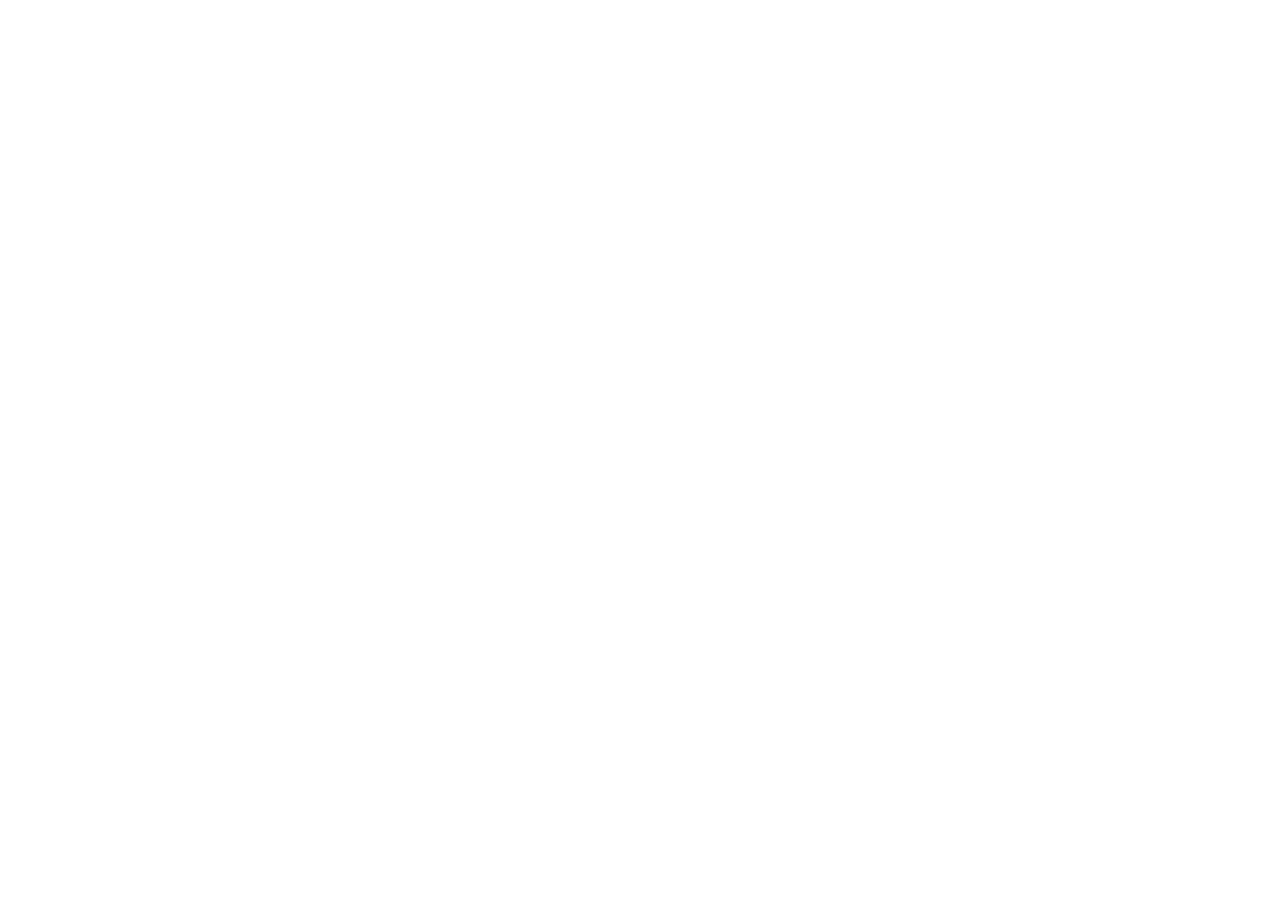
==== index.html @ ab2ee454 "Added basic structure for index.html with app div and script inclusion for routing logic" ====
<!DOCTYPE html>
<html lang="en">
<head>
    <meta charset="UTF-8">
    <meta name="viewport" content="width=device-width, initial-scale=1.0">
    <title>Document</title>
</head>
<body>
    <div id="app"></div>
    <script src="Pages/Routing/Routing.js"></script>
</body>
</html>
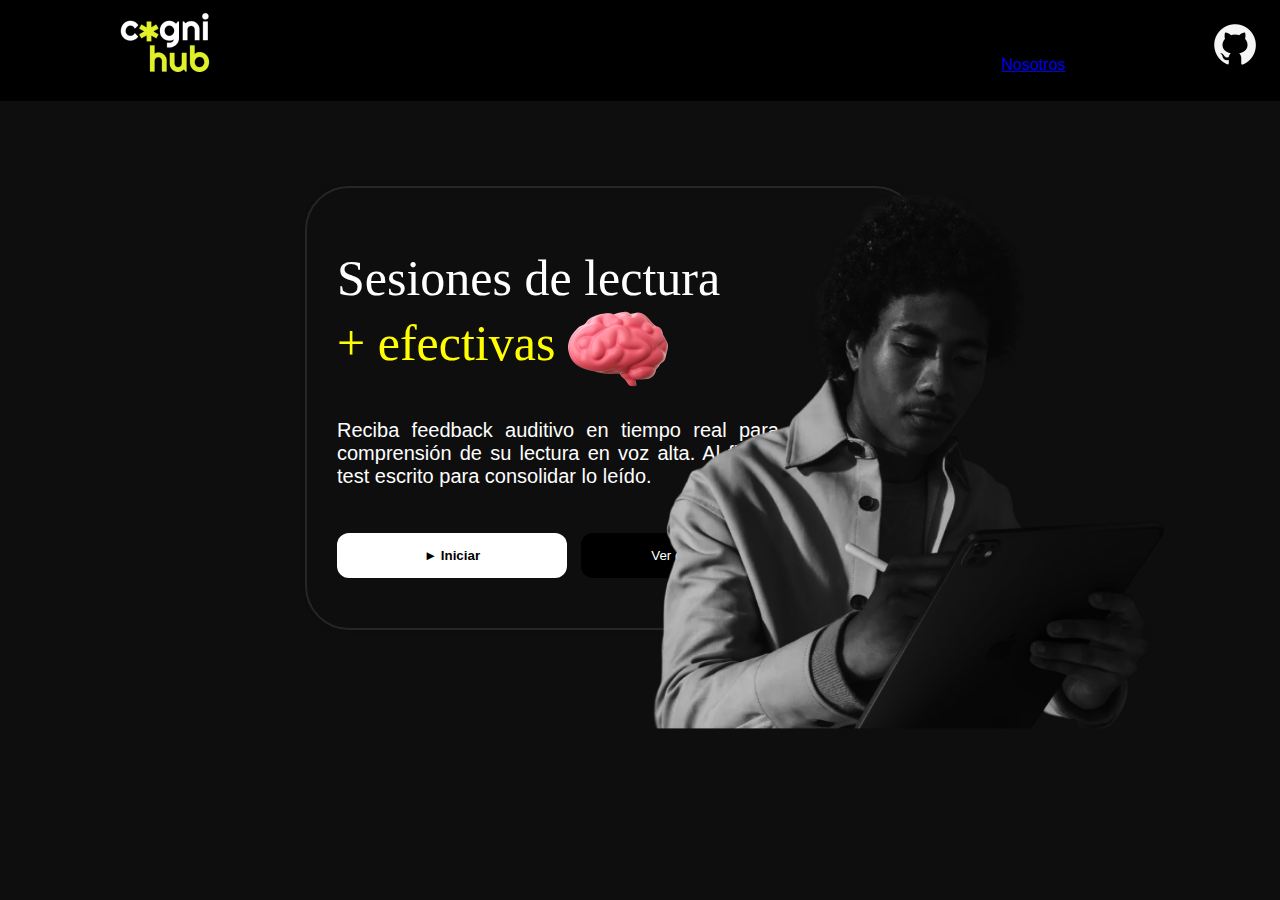
==== commit 0def0b64: "Se agrego funcionalidad de recepcion de audio" ====
--- a/index.html
+++ b/index.html
@@ -7,6 +7,7 @@
 </head>
 <body>
     <div id="app"></div>
+    <script src="Assets/audiorecorder.js"></script>
     <script src="Pages/Routing/Routing.js"></script>
 </body>
 </html>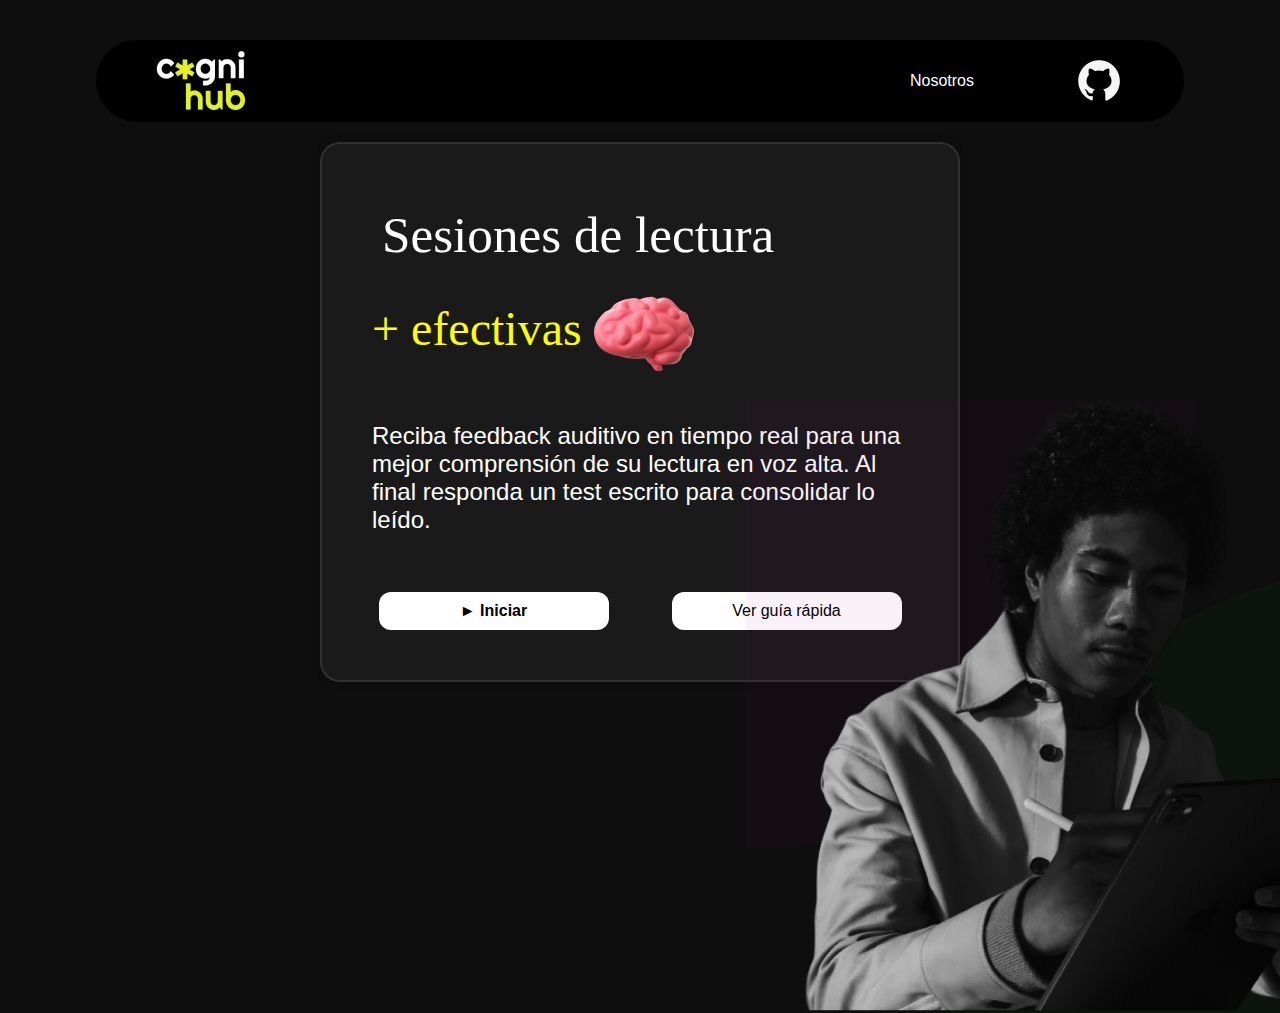
==== commit cc65a969: "Add inline styles to ensure full viewport coverage for app container" ====
--- a/index.html
+++ b/index.html
@@ -3,11 +3,10 @@
 <head>
     <meta charset="UTF-8">
     <meta name="viewport" content="width=device-width, initial-scale=1.0">
-    <title>Document</title>
+    <title>CogniHub</title>
 </head>
 <body>
-    <div id="app"></div>
-    <script src="Assets/audiorecorder.js"></script>
-    <script src="Pages/Routing/Routing.js"></script>
+    <div id="app" style="width: 100vw; height: 100vh;"></div>
+    <script src="./Pages/Routing/Routing.js"></script>
 </body>
-</html>+</html> 